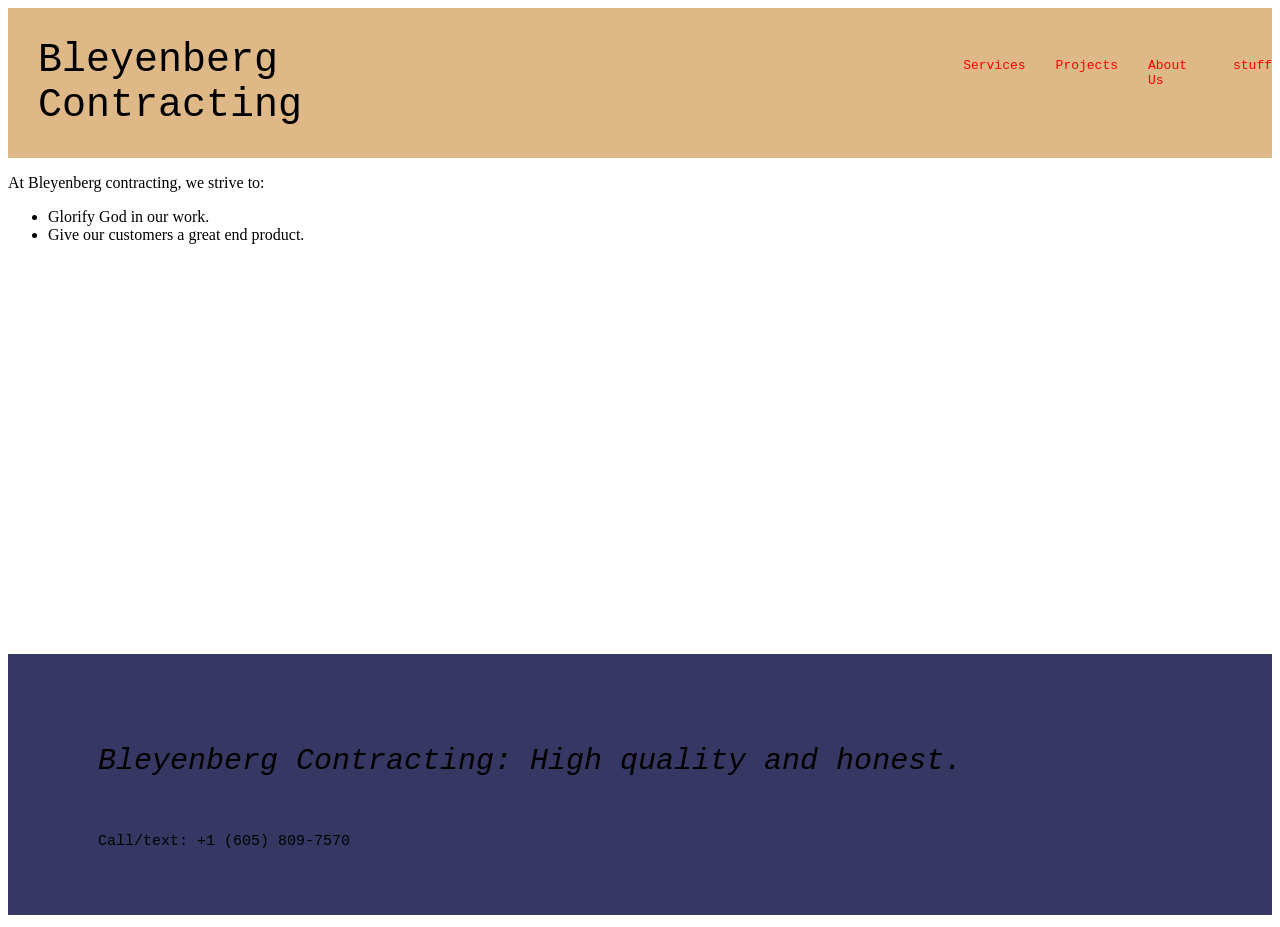
==== about.html @ 5885bbe9 "Fixed the floating footer issue." ====
<!--This contact page has been hidden in the website 
because Mr. Jamie says (quote) "NO WAY!" (unquote).-->


<!DOCTYPE html>
<html lang="eng">
    <head>
    <meta charset="UTF-8">
    <title>Bleyenberg Contracting</title>
    <link rel="stylesheet" href="styles.css">
</head>
<body>
     <div class="header">
        <a id="logo" href="index.html" >Bleyenberg Contracting</a>
      
        <!--<a class="link" href="contact.html">Contact</a>-->
        <a class="link"  href="services.html">Services</a>
        <a class="link"  href="projects.html">Projects</a>
        <a class="link"  href="about.html">About Us</a>
        <a class="link"  href="kindwords.html">stuff</a>
        
                                                
    </div>
    <div class="Jamie">
        <p class="about">
            At Bleyenberg contracting, we strive to:
        </p>
        <ul class="wut">
            <li>Glorify God in our work.</li>
            <li>Give our customers a great end product.</li>
        </ul>
    </div>

<div class="footer">
    <p class="footertext">
        Bleyenberg Contracting: High quality and honest.
    </p>



<div class="contact">
    <p id="app">Call/text: +1 (605) 809-7570</p>
   

</div>
</div>


</body>
---- styles.css ----
.header {
    display: flex;
    font-family: monospace;  
    flex-direction: row;    
    background-color: burlywood;
    

}


a#logo {
    display: flex;
    color: black;
    font-size: 40px;
    padding: 30px;
    text-decoration: none;
    margin-right:400px;
    
}

a.link {
    display: flex;
    text-decoration: none;
    color: red;
    justify-content: flex-end;
    flex-direction: row;
    padding-top: 50px;
    margin-left: 30px;

}

.sumup {
    display: flex;
    padding: 80px;
    font-family: 'Courier New', Courier, monospace;
    font-size: 25px;
}


#app {
    display: flex;
    font-family: monospace;
    font-size: 15px;
}

#appliancepic {
    display: flex;
    flex-direction: row;
    
}


.footertext {
    display:flex;
    font-family: monospace;
    font-size: 30px;
    font-style: italic;
    margin-top: 40px;
    margin-bottom: 40px;
    margin-right: 40px;
    margin-left: 40px;

}

.footer {
    display:flex;
    padding: 50px;
    background-color: rgb(55, 55, 99);
    flex-direction: column;
    justify-content: flex-end;
    min-height: 100%;
    margin-top: 410px;
}

.contact {
    display: flex;
    margin-left: 40px;
    flex-direction: column;
}


#rut {
    display: flex;
    font-family: 'Courier New', Courier, monospace;
}

#ru {
   font-family: 'Courier New', Courier, monospace;

}

.form {
    display: flex;
    padding: 20px;
    flex-direction: column;
    
}

.text {
    display: flex;
    justify-content: center;
}

.submitstuff {
    display: flex;
    padding: 10px;
    background-color: burlywood;
    margin: 10px;
    border-radius: 25px;
    justify-content: center;
    
}

.word {
    display: flex;
    font-family: 'Courier New', Courier, monospace;
}

.yo {
    display:flex;
    font-family: 'Courier New', Courier, monospace;
}

h1 {
    display:flex;
    font-family: 'Lucida Sans', 'Lucida Sans Regular', 'Lucida Grande', 'Lucida Sans Unicode', Geneva, Verdana, sans-serif;
}

.junk {
    display: flex;
    font-family: 'Lucida Sans', 'Lucida Sans Regular', 'Lucida Grande', 'Lucida Sans Unicode', Geneva, Verdana, sans-serif;
    font-size: 20px;
    justify-content: center;
}

.ukachoka {
    display: flex;
    flex-direction: row;
}

.ya {
    display: flex;
    padding: 20px;
    
}


.stuff {
    display: flex;
    display: flex;
    font-family: 'Lucida Sans', 'Lucida Sans Regular', 'Lucida Grande', 'Lucida Sans Unicode', Geneva, Verdana, sans-serif;
    font-size: 20px;
    justify-content: center;
}

.projectsgroup {
    display: grid;
    flex-direction: column;
    grid-template-columns: repeat(3, 1fr);

  

}
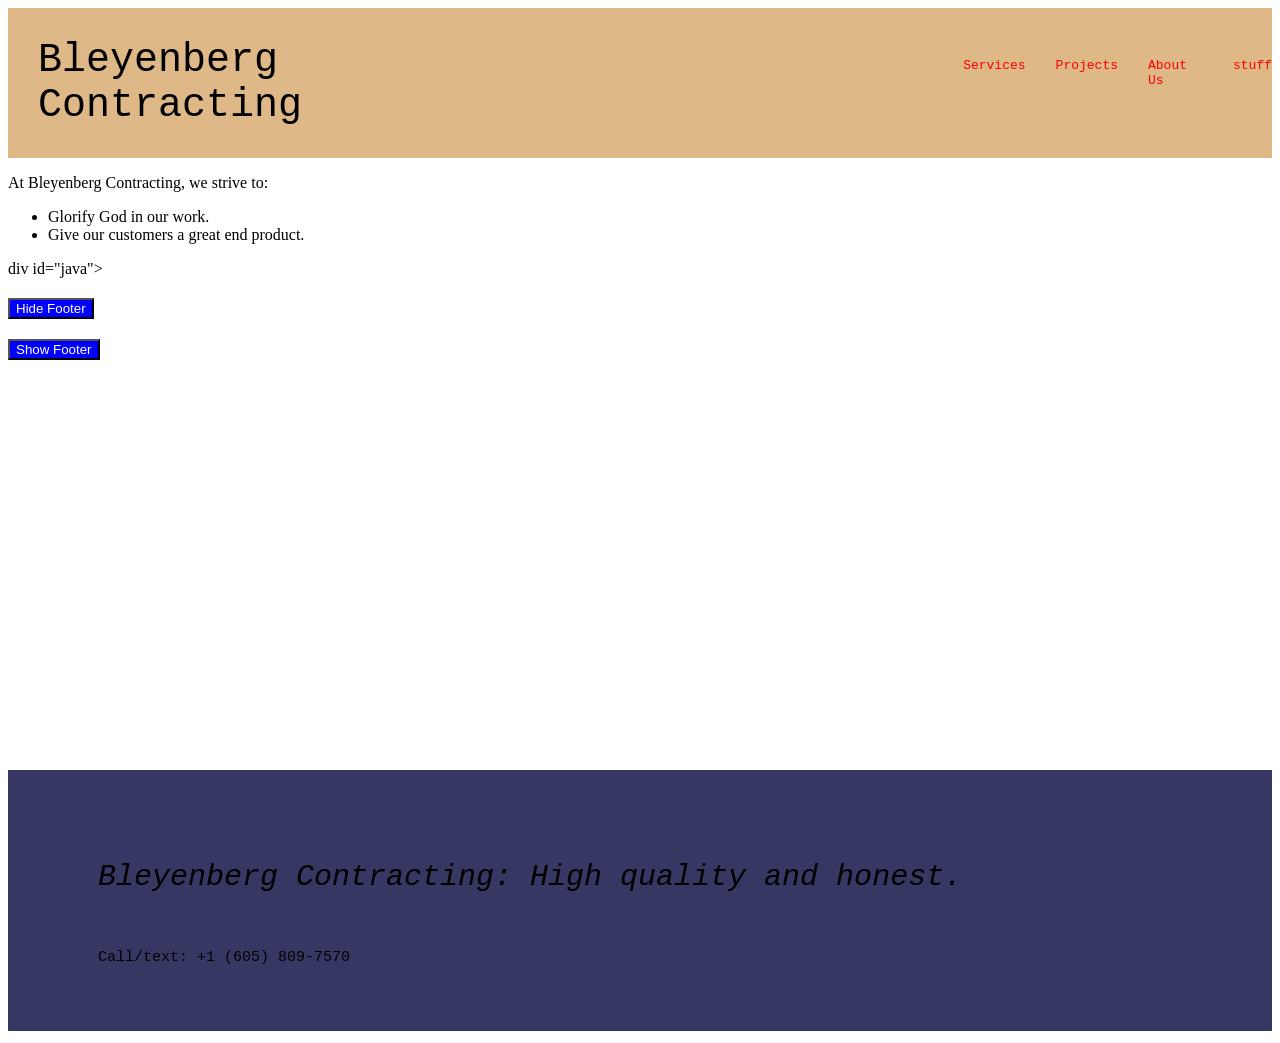
==== commit a0edd933: "Fixed html language, added javascript buttons" ====
--- a/about.html
+++ b/about.html
@@ -3,7 +3,7 @@
 
 
 <!DOCTYPE html>
-<html lang="eng">
+<html lang="en">
     <head>
     <meta charset="UTF-8">
     <title>Bleyenberg Contracting</title>
@@ -23,7 +23,7 @@
     </div>
     <div class="Jamie">
         <p class="about">
-            At Bleyenberg contracting, we strive to:
+            At Bleyenberg Contracting, we strive to:
         </p>
         <ul class="wut">
             <li>Glorify God in our work.</li>
@@ -31,7 +31,29 @@
         </ul>
     </div>
 
-<div class="footer">
+
+div id="java">
+<div class="hidefooter">
+    
+
+<button type="button" onclick="document.getElementById('footer').style.display='none'">Hide Footer</button>
+</div>
+
+
+<div class="showfooter">
+
+    <button type="button"
+    onclick="document.getElementById('footer').style.display='flex'">Show Footer</button>
+</div>
+</div>
+
+
+
+
+
+
+
+<div id="footer">
     <p class="footertext">
         Bleyenberg Contracting: High quality and honest.
     </p>
@@ -42,8 +64,10 @@
     <p id="app">Call/text: +1 (605) 809-7570</p>
    
 
+
 </div>
 </div>
 
 
-</body>+</body>
+</html>
--- a/styles.css
+++ b/styles.css
@@ -62,7 +62,7 @@
 
 }
 
-.footer {
+#footer {
     display:flex;
     padding: 50px;
     background-color: rgb(55, 55, 99);
@@ -160,4 +160,22 @@
 
   
 
-}+}
+
+
+
+
+
+button {
+    display:flex;
+    color: white;
+    justify-content: center;
+    background-color: blue;
+    gap: 8px;
+    margin-top: 20px;
+   }
+
+
+   #java {
+    display: flex;
+   }
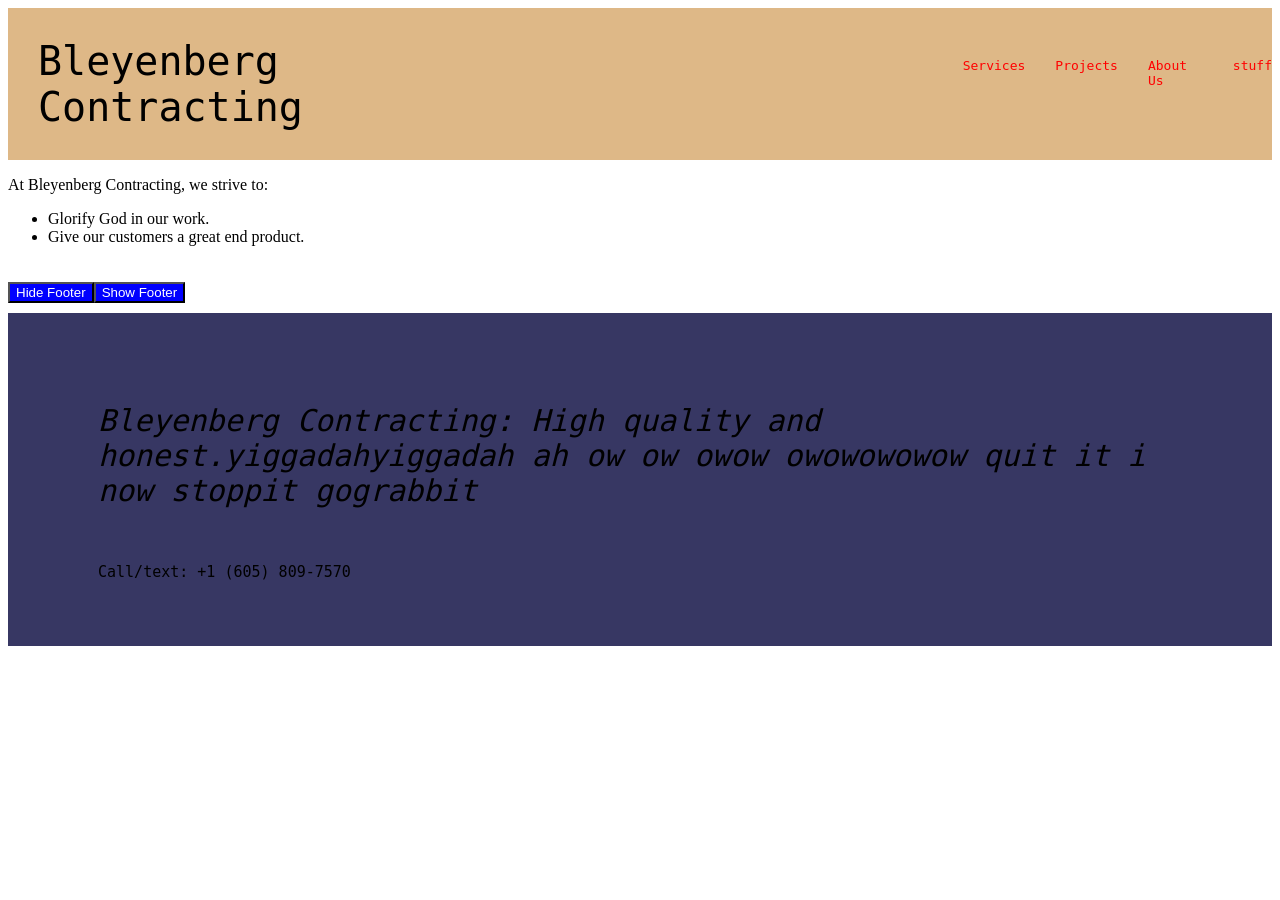
==== commit ab6185de: "Added text document for things to talk about." ====
--- a/about.html
+++ b/about.html
@@ -32,7 +32,7 @@
     </div>
 
 
-div id="java">
+<div id="java">
 <div class="hidefooter">
     
 
@@ -55,7 +55,8 @@
 
 <div id="footer">
     <p class="footertext">
-        Bleyenberg Contracting: High quality and honest.
+        Bleyenberg Contracting: High quality and honest.yiggadahyiggadah ah ow ow owow owowowowow
+        quit it i now stoppit gograbbit
     </p>
 
 
--- a/styles.css
+++ b/styles.css
@@ -69,7 +69,8 @@
     flex-direction: column;
     justify-content: flex-end;
     min-height: 100%;
-    margin-top: 410px;
+    margin-top: 200px;
+    margin-top: 10px;
 }
 
 .contact {
@@ -158,12 +159,7 @@
     flex-direction: column;
     grid-template-columns: repeat(3, 1fr);
 
-  
-
-}
-
-
-
+}
 
 
 button {
@@ -178,4 +174,27 @@
 
    #java {
     display: flex;
-   }+   }
+
+  .hideafooter {
+    display: flex;
+    margin-top: 50px;
+  }
+
+
+  #footerr {
+    display:flex;
+    padding: 50px;
+    background-color: rgb(55, 55, 99);
+    flex-direction: column;
+    justify-content: flex-end;
+    min-height: 100%;
+    margin-top: 400px;
+
+}
+
+.footermod {
+    display: flex;
+    flex-direction: column;
+    marign
+}
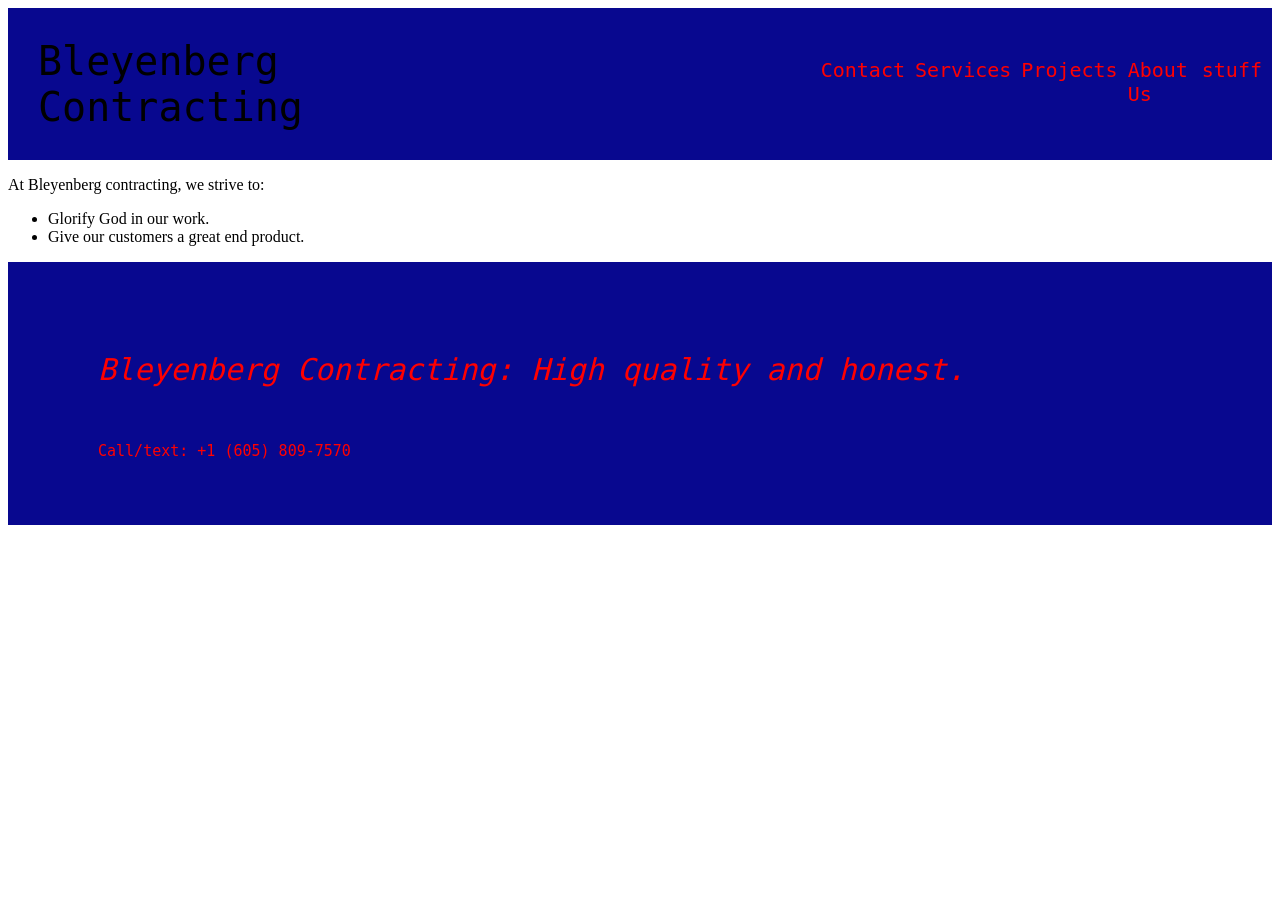
==== commit cbf6cfc8: "testing to see if committing shows" ====
--- a/about.html
+++ b/about.html
@@ -1,9 +1,5 @@
-<!--This contact page has been hidden in the website 
-because Mr. Jamie says (quote) "NO WAY!" (unquote).-->
-
-
 <!DOCTYPE html>
-<html lang="en">
+<html lang="eng">
     <head>
     <meta charset="UTF-8">
     <title>Bleyenberg Contracting</title>
@@ -13,7 +9,7 @@
      <div class="header">
         <a id="logo" href="index.html" >Bleyenberg Contracting</a>
       
-        <!--<a class="link" href="contact.html">Contact</a>-->
+        <a class="link" href="contact.html">Contact</a>
         <a class="link"  href="services.html">Services</a>
         <a class="link"  href="projects.html">Projects</a>
         <a class="link"  href="about.html">About Us</a>
@@ -23,7 +19,7 @@
     </div>
     <div class="Jamie">
         <p class="about">
-            At Bleyenberg Contracting, we strive to:
+            At Bleyenberg contracting, we strive to:
         </p>
         <ul class="wut">
             <li>Glorify God in our work.</li>
@@ -31,32 +27,9 @@
         </ul>
     </div>
 
-
-<div id="java">
-<div class="hidefooter">
-    
-
-<button type="button" onclick="document.getElementById('footer').style.display='none'">Hide Footer</button>
-</div>
-
-
-<div class="showfooter">
-
-    <button type="button"
-    onclick="document.getElementById('footer').style.display='flex'">Show Footer</button>
-</div>
-</div>
-
-
-
-
-
-
-
-<div id="footer">
+<div class="footer">
     <p class="footertext">
-        Bleyenberg Contracting: High quality and honest.yiggadahyiggadah ah ow ow owow owowowowow
-        quit it i now stoppit gograbbit
+        Bleyenberg Contracting: High quality and honest.
     </p>
 
 
@@ -65,10 +38,8 @@
     <p id="app">Call/text: +1 (605) 809-7570</p>
    
 
-
 </div>
 </div>
 
 
-</body>
-</html>+</body>
--- a/styles.css
+++ b/styles.css
@@ -2,8 +2,7 @@
     display: flex;
     font-family: monospace;  
     flex-direction: row;    
-    background-color: burlywood;
-    
+    background-color: rgb(8, 8, 143);
 
 }
 
@@ -18,6 +17,12 @@
     
 }
 
+#topbutton {
+    display: flex;
+    width: 100px;
+    height: 50px;
+}
+
 a.link {
     display: flex;
     text-decoration: none;
@@ -25,8 +30,9 @@
     justify-content: flex-end;
     flex-direction: row;
     padding-top: 50px;
-    margin-left: 30px;
-
+    margin-right: 10px;
+    gap: 30px;
+    font-size: 20px;
 }
 
 .sumup {
@@ -34,6 +40,7 @@
     padding: 80px;
     font-family: 'Courier New', Courier, monospace;
     font-size: 25px;
+    color: red
 }
 
 
@@ -41,6 +48,7 @@
     display: flex;
     font-family: monospace;
     font-size: 15px;
+    color: red
 }
 
 #appliancepic {
@@ -59,18 +67,15 @@
     margin-bottom: 40px;
     margin-right: 40px;
     margin-left: 40px;
-
+    color: red
 }
 
-#footer {
+.footer {
     display:flex;
     padding: 50px;
-    background-color: rgb(55, 55, 99);
+    background-color: rgb(8, 8, 143);
     flex-direction: column;
-    justify-content: flex-end;
-    min-height: 100%;
-    margin-top: 200px;
-    margin-top: 10px;
+
 }
 
 .contact {
@@ -142,7 +147,6 @@
 .ya {
     display: flex;
     padding: 20px;
-    
 }
 
 
@@ -152,49 +156,4 @@
     font-family: 'Lucida Sans', 'Lucida Sans Regular', 'Lucida Grande', 'Lucida Sans Unicode', Geneva, Verdana, sans-serif;
     font-size: 20px;
     justify-content: center;
-}
-
-.projectsgroup {
-    display: grid;
-    flex-direction: column;
-    grid-template-columns: repeat(3, 1fr);
-
-}
-
-
-button {
-    display:flex;
-    color: white;
-    justify-content: center;
-    background-color: blue;
-    gap: 8px;
-    margin-top: 20px;
-   }
-
-
-   #java {
-    display: flex;
-   }
-
-  .hideafooter {
-    display: flex;
-    margin-top: 50px;
-  }
-
-
-  #footerr {
-    display:flex;
-    padding: 50px;
-    background-color: rgb(55, 55, 99);
-    flex-direction: column;
-    justify-content: flex-end;
-    min-height: 100%;
-    margin-top: 400px;
-
-}
-
-.footermod {
-    display: flex;
-    flex-direction: column;
-    marign
 }
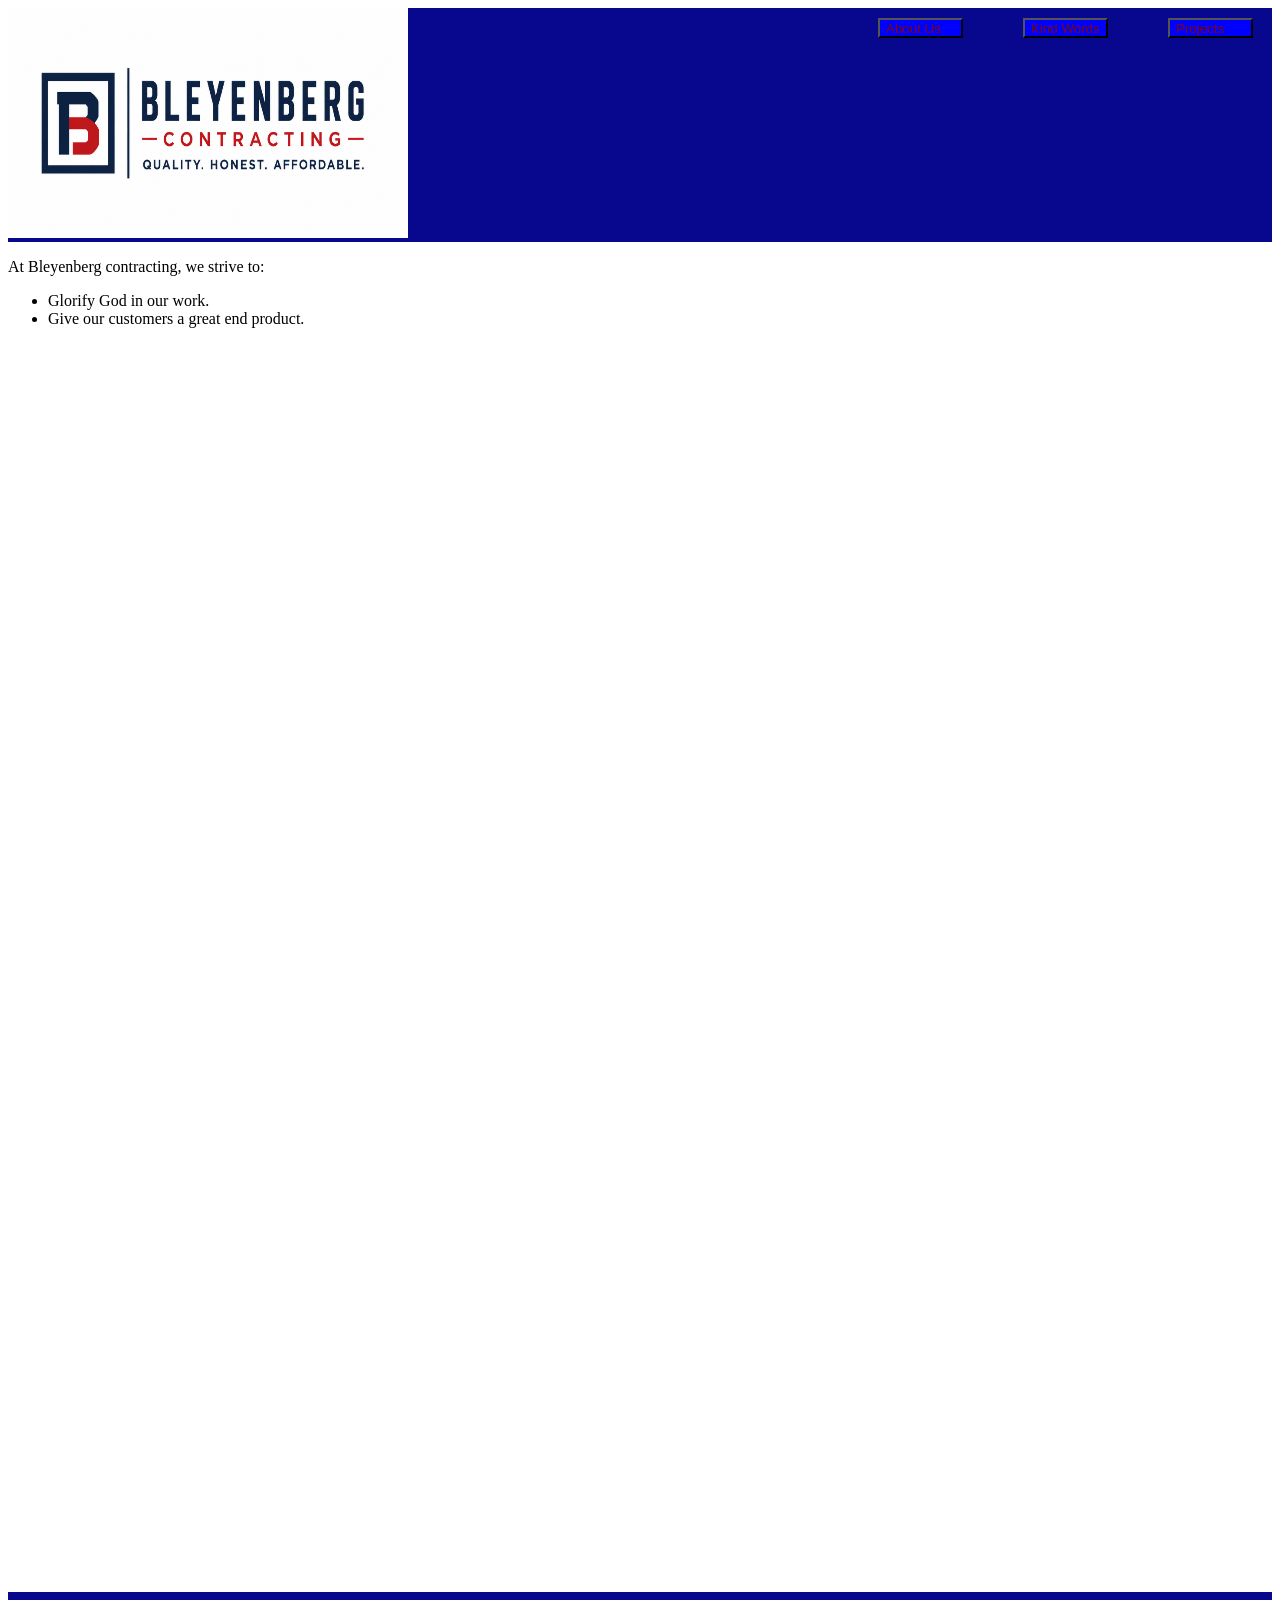
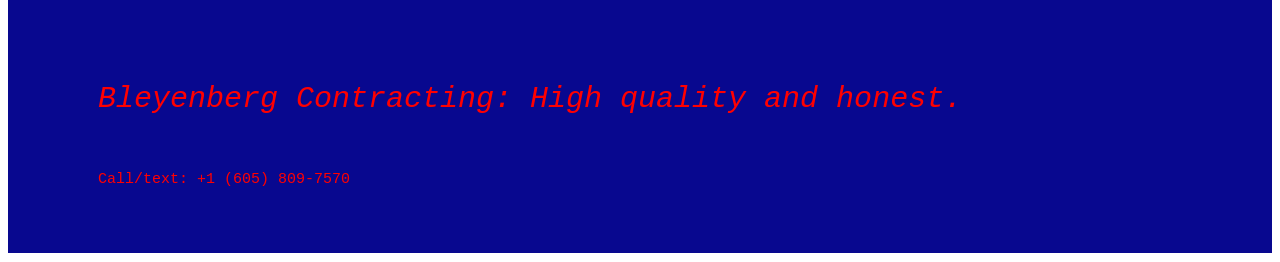
==== commit d1d7214f: "Fixed footer margin issues, changed all footers to 100% margin-top, fixed buttons." ====
--- a/about.html
+++ b/about.html
@@ -7,16 +7,17 @@
 </head>
 <body>
      <div class="header">
-        <a id="logo" href="index.html" >Bleyenberg Contracting</a>
-      
-        <a class="link" href="contact.html">Contact</a>
-        <a class="link"  href="services.html">Services</a>
-        <a class="link"  href="projects.html">Projects</a>
-        <a class="link"  href="about.html">About Us</a>
-        <a class="link"  href="kindwords.html">stuff</a>
-        
+       <a href="index.html"><img src="pictures/logo.png" width="400px" height="230px"></a>
+        <a id="logo" href="index.html"></a>
+        <div class="buttons">
+  <button class="topbutton"><a id="subtext" href=about.html>About Us</a></button>
+   <button class="topbutton"><a id="subtext" href="kindwords.html">Kind Words</a></button>
+   <button class="topbutton"><a id="subtext" href="projects.html">Projects</a></button>
+   <button class="topbutton"><a id="subtext" href="services.html">Services</a></button>
+        </div>
                                                 
     </div>
+
     <div class="Jamie">
         <p class="about">
             At Bleyenberg contracting, we strive to:
@@ -27,7 +28,7 @@
         </ul>
     </div>
 
-<div class="footer">
+<div class="footerforabout">
     <p class="footertext">
         Bleyenberg Contracting: High quality and honest.
     </p>
--- a/styles.css
+++ b/styles.css
@@ -3,8 +3,11 @@
     font-family: monospace;  
     flex-direction: row;    
     background-color: rgb(8, 8, 143);
+    padding: 0;
+    margin: 0;
+    
+}
 
-}
 
 
 a#logo {
@@ -17,10 +20,26 @@
     
 }
 
-#topbutton {
+#subtext {
     display: flex;
-    width: 100px;
-    height: 50px;
+    text-decoration: none;
+    color: rgb(128, 4, 4);
+    justify-content: center;
+    
+}
+
+.topbutton {
+    display: flex;
+    width: 85px;
+    height: 20px;
+    margin: 10px;
+    background-color: blue;
+  
+}
+
+.buttons {
+    display:flex;
+    gap: 40px;
 }
 
 a.link {
@@ -75,6 +94,7 @@
     padding: 50px;
     background-color: rgb(8, 8, 143);
     flex-direction: column;
+    margin-top: 100%;
 
 }
 
@@ -156,4 +176,12 @@
     font-family: 'Lucida Sans', 'Lucida Sans Regular', 'Lucida Grande', 'Lucida Sans Unicode', Geneva, Verdana, sans-serif;
     font-size: 20px;
     justify-content: center;
+}
+
+.footerforabout {
+    display:flex;
+    padding: 50px;
+    margin-top: 100%;
+    background-color: rgb(8, 8, 143);
+    flex-direction: column;
 }
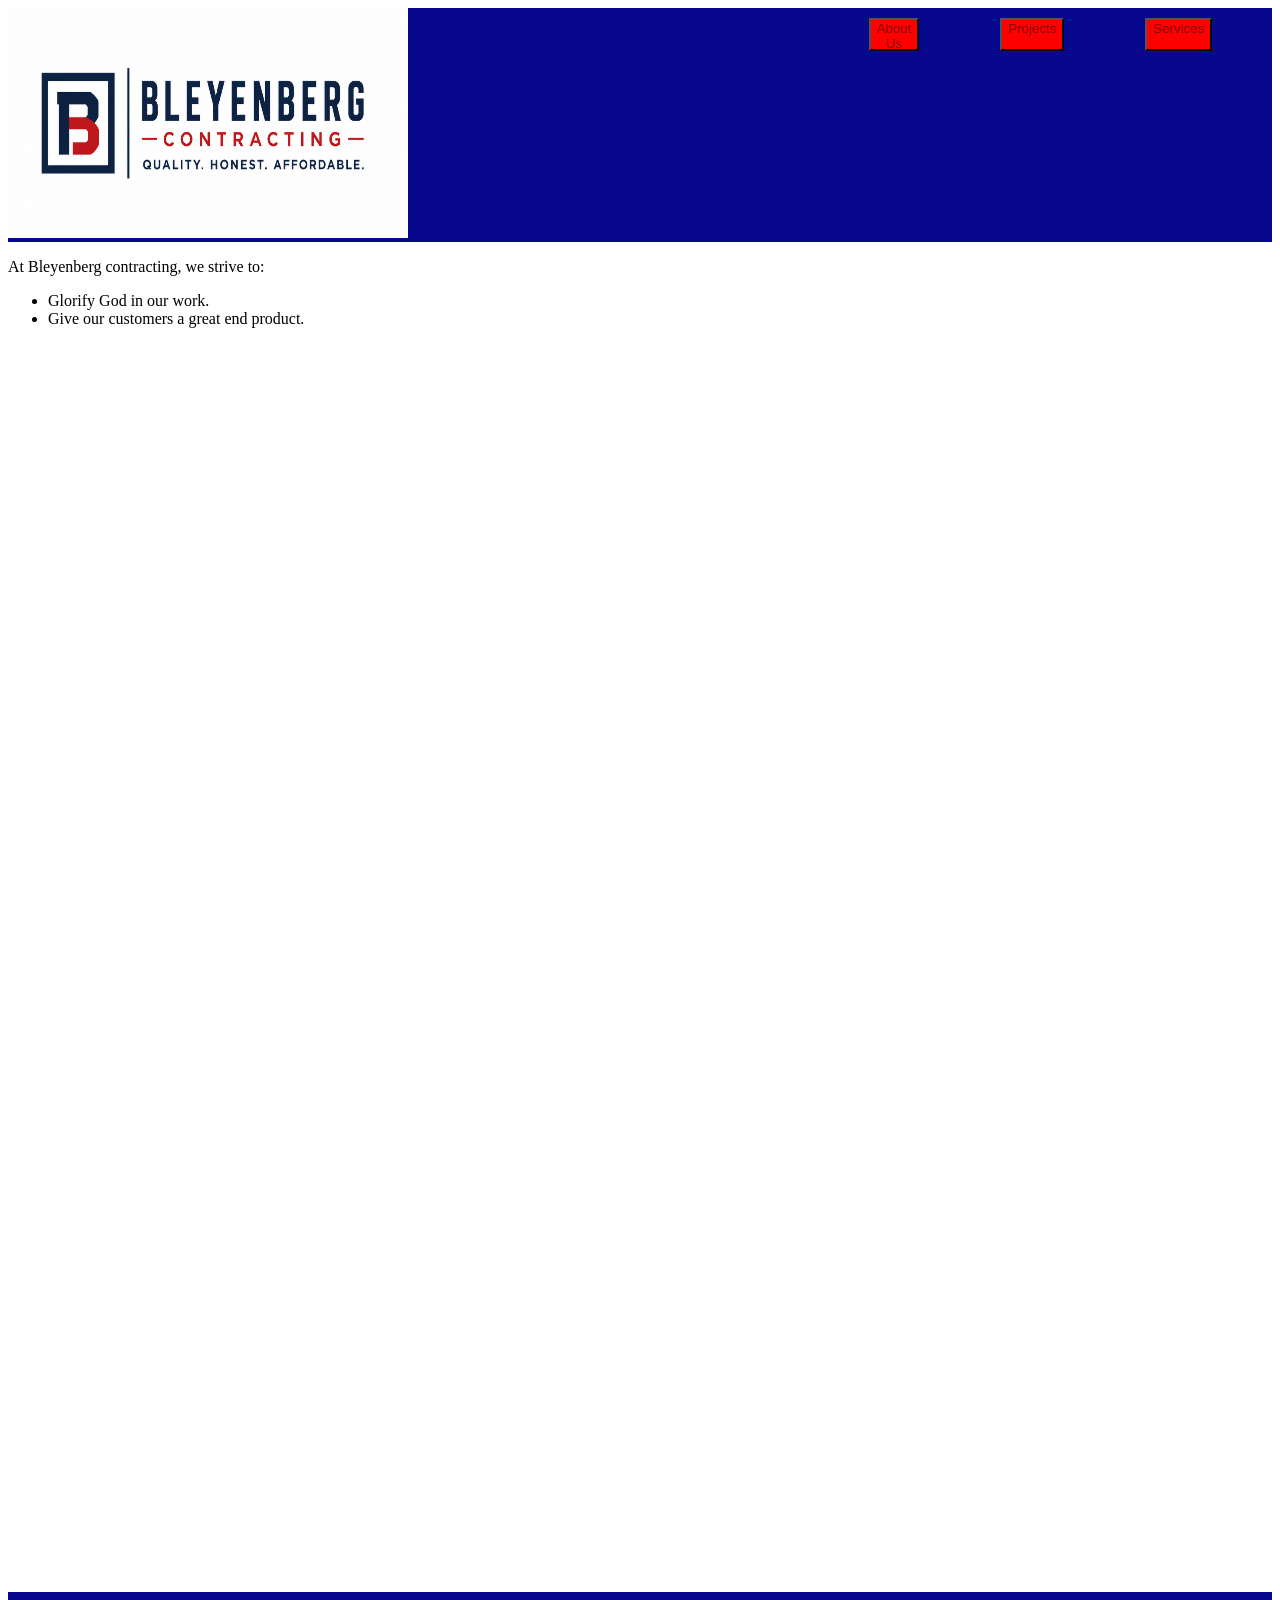
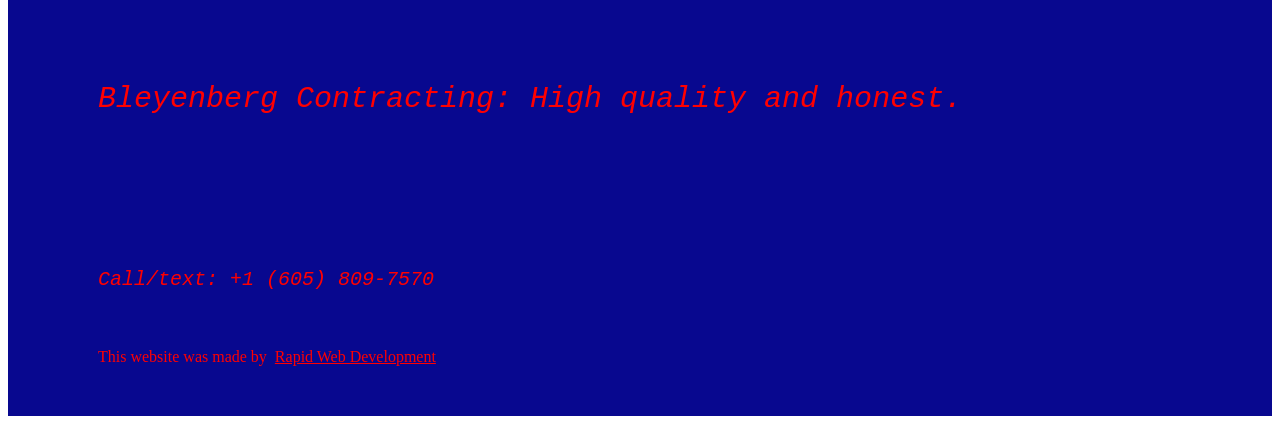
==== commit 19c44915: "Added attribute to RWD in footer" ====
--- a/about.html
+++ b/about.html
@@ -11,7 +11,7 @@
         <a id="logo" href="index.html"></a>
         <div class="buttons">
   <button class="topbutton"><a id="subtext" href=about.html>About Us</a></button>
-   <button class="topbutton"><a id="subtext" href="kindwords.html">Kind Words</a></button>
+   <!--<button class="topbutton"><a id="subtext" href="kindwords.html">Kind Words</a></button>-->
    <button class="topbutton"><a id="subtext" href="projects.html">Projects</a></button>
    <button class="topbutton"><a id="subtext" href="services.html">Services</a></button>
         </div>
@@ -38,7 +38,7 @@
 <div class="contact">
     <p id="app">Call/text: +1 (605) 809-7570</p>
    
-
+<div class="attribute">This website was made by &nbsp;<a id="attributetxt" href="http://com-blitzkrieg-web-development.s3-website.us-east-2.amazonaws.com/ ">Rapid Web Development</a></div>
 </div>
 </div>
 
--- a/styles.css
+++ b/styles.css
@@ -3,9 +3,17 @@
     font-family: monospace;  
     flex-direction: row;    
     background-color: rgb(8, 8, 143);
-    padding: 0;
-    margin: 0;
-    
+    padding: 0%;
+    margin: 0%;
+    width: 100%
+    
+}
+
+@media (max-width: 600px) {
+  .header {
+    flex-direction: column;
+    padding: 10px;
+  }
 }
 
 
@@ -14,12 +22,27 @@
     display: flex;
     color: black;
     font-size: 40px;
-    padding: 30px;
+    padding: 2%;
     text-decoration: none;
     margin-right:400px;
     
 }
 
+.currentprojects {
+    display: grid;
+    flex-direction: column;
+    height: 200px;
+    width: 150px;
+    object-fit: cover;
+    grid-template-columns: repeat(3, 1fr);
+    gap: 10px;
+    border-radius: 25px;
+    text-align: center;
+    position: relative;
+    padding: 100px;
+    margin-left: 200px;
+}
+
 #subtext {
     display: flex;
     text-decoration: none;
@@ -30,16 +53,16 @@
 
 .topbutton {
     display: flex;
-    width: 85px;
-    height: 20px;
-    margin: 10px;
-    background-color: blue;
+    width: 34%;
+    height: 14%;
+    margin: 5%;
+    background-color: red;
   
 }
 
 .buttons {
     display:flex;
-    gap: 40px;
+    gap: 30%;
 }
 
 a.link {
@@ -56,18 +79,26 @@
 
 .sumup {
     display: flex;
-    padding: 80px;
-    font-family: 'Courier New', Courier, monospace;
-    font-size: 25px;
+    flex-direction: row;
+    margin-top: 10%;
+    justify-content: center;
+    font-family: 'Courier New', Courier, monospace;
+    font-size: 40px;
+    font-style: italic;
     color: red
 }
 
 
 #app {
     display: flex;
+    flex: row;
+    justify-self: center;
+    font-style: italic;
     font-family: monospace;
-    font-size: 15px;
-    color: red
+    font-size: 20px;
+    color: red;
+    margin-bottom: 5%;
+    margin-top: 10%;
 }
 
 #appliancepic {
@@ -91,10 +122,10 @@
 
 .footer {
     display:flex;
-    padding: 50px;
+    padding: 2%;
     background-color: rgb(8, 8, 143);
     flex-direction: column;
-    margin-top: 100%;
+    margin-top: 30%;
 
 }
 
@@ -120,6 +151,48 @@
     padding: 20px;
     flex-direction: column;
     
+}
+
+.projpic {
+    display: flex;
+    flex-direction:row;
+    height: 40%;
+    width: 82;
+
+}
+
+.projpic2 {
+    display: flex;
+    flex-direction: row;
+    height: 40%;
+    width: 82;
+}
+
+.dexpic {
+    display: flex;
+    flex-direction: column;
+    grid-template-columns: repeat(3, 1fr);
+}
+
+.projpic:hover {
+    transform: scale(1.2); 
+    position: relative;
+}
+
+.projpic2:hover {
+    transform: scale(1.2); 
+    position: relative;
+}
+
+.topbutton:hover {
+    transform: scale(1.2); 
+    position: relative;
+}
+
+
+.otherpic {
+    display: flex;
+    flex-direction: column;
 }
 
 .text {
@@ -152,11 +225,12 @@
     font-family: 'Lucida Sans', 'Lucida Sans Regular', 'Lucida Grande', 'Lucida Sans Unicode', Geneva, Verdana, sans-serif;
 }
 
-.junk {
+.descript {
     display: flex;
     font-family: 'Lucida Sans', 'Lucida Sans Regular', 'Lucida Grande', 'Lucida Sans Unicode', Geneva, Verdana, sans-serif;
     font-size: 20px;
     justify-content: center;
+    padding: 25%;
 }
 
 .ukachoka {
@@ -164,10 +238,7 @@
     flex-direction: row;
 }
 
-.ya {
-    display: flex;
-    padding: 20px;
-}
+
 
 
 .stuff {
@@ -184,4 +255,74 @@
     margin-top: 100%;
     background-color: rgb(8, 8, 143);
     flex-direction: column;
-}+}
+
+
+#undertext {
+    display: flex;
+    flex-direction: row;
+    font-family:'Gill Sans', 'Gill Sans MT', Calibri, 'Trebuchet MS', sans-serif;
+}
+
+.picturesntext {
+    display: grid;
+    flex-direction: row;
+    height: 200px;
+    width: 150px;
+    object-fit: cover;
+    grid-template-columns: repeat(4, 1fr);
+    gap: 10px;
+    border-radius: 25px;
+    text-align: center;
+    position: relative;
+    padding: 100px;
+    margin-left: 4%;    
+}
+
+
+.grandprix {
+    display: grid;
+    flex-direction: row;
+    height: 280px;
+    width: 200px;
+    object-fit: cover;
+    grid-template-columns: repeat(4, 1fr);
+    gap: 10px;
+    border-radius: 25px;
+    place-self: center;
+}
+
+figure:hover {
+    transform: scale(1.2); 
+    position: relative;
+}
+
+.fullview {
+    display: flex;
+    flex-direction: column;
+    gap:15%;
+}
+
+.projdescription {
+    display: flex;
+    flex-direction: row;
+    font-family: 'Courier New', Courier, monospace;
+    font-size: 20px;
+}
+
+.attribute {
+    display: flex;
+    flex-direction: row;
+    color: red;
+}
+
+#attributetxt {
+    display: flex;
+    color: red;
+}
+
+#attlink {
+    display: flex;
+    flex-direction: row;
+    font-family: 'Courier New', Courier, monospace;
+}
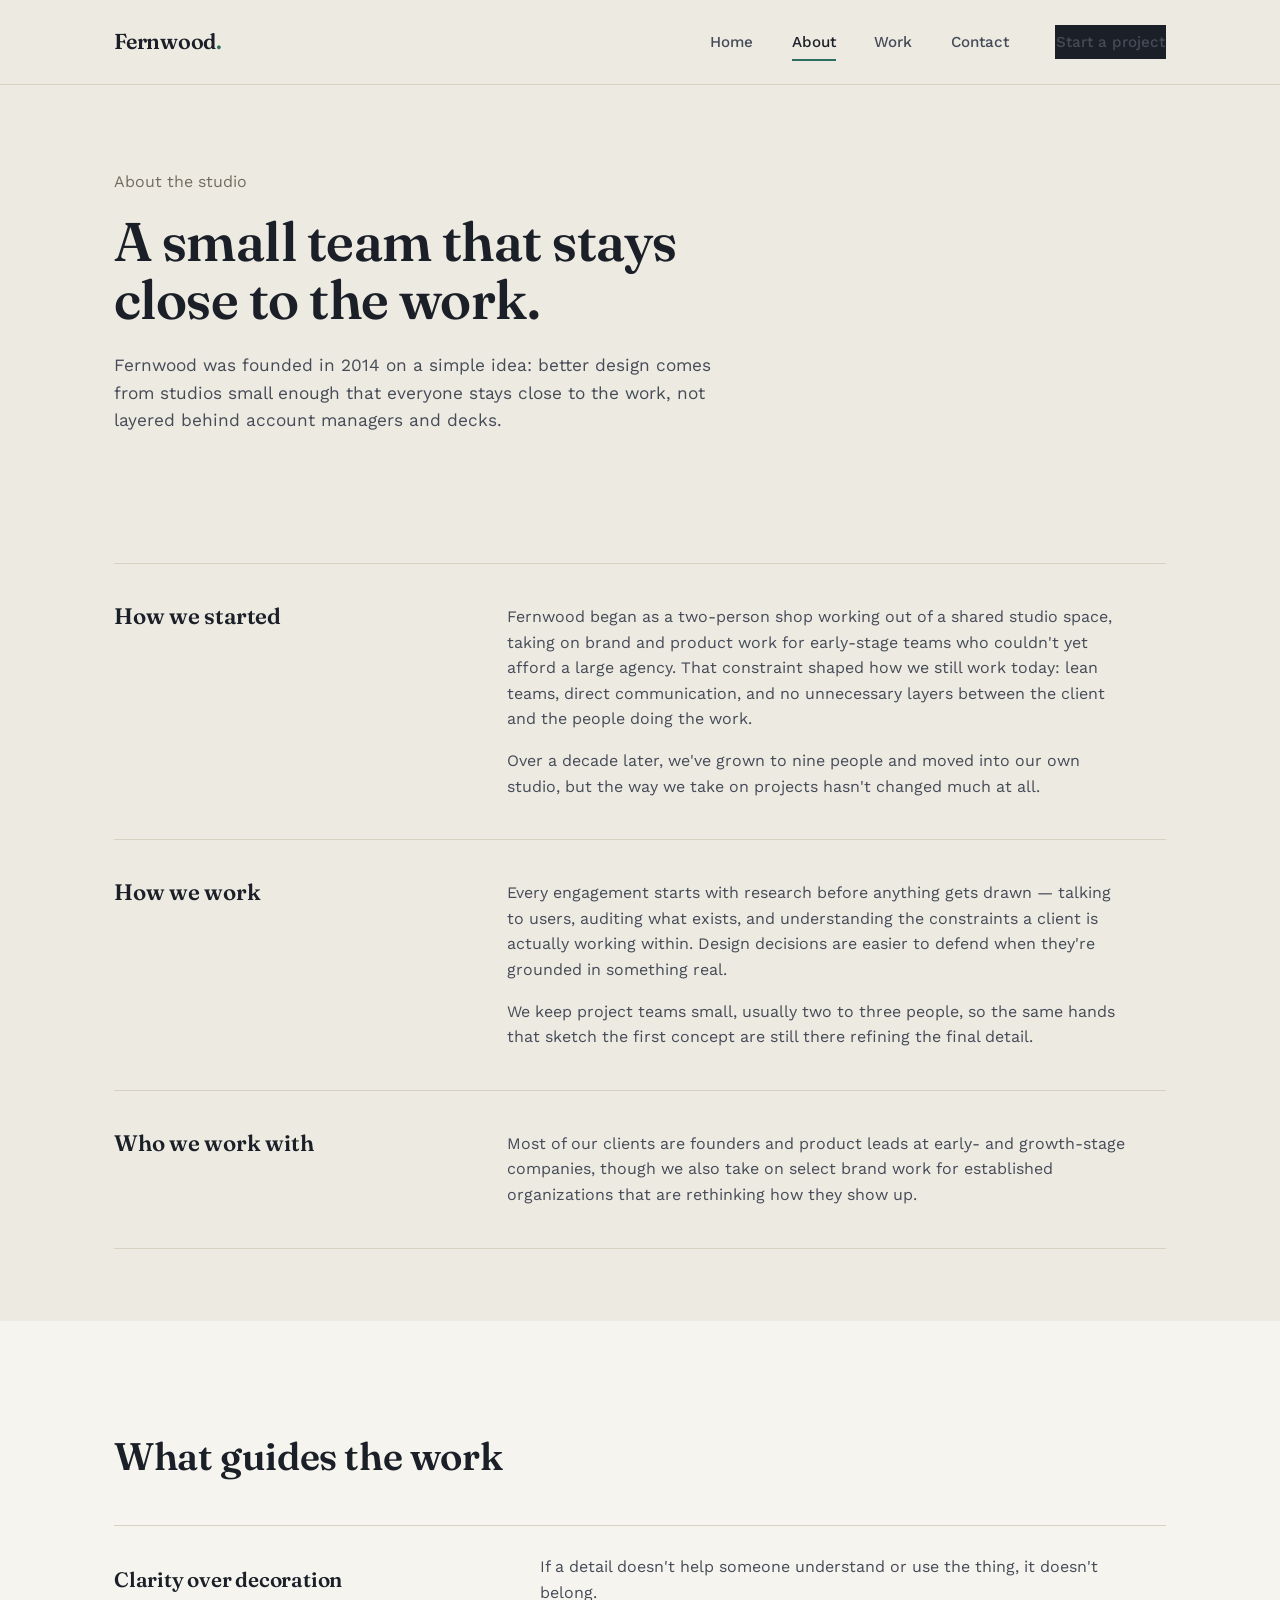
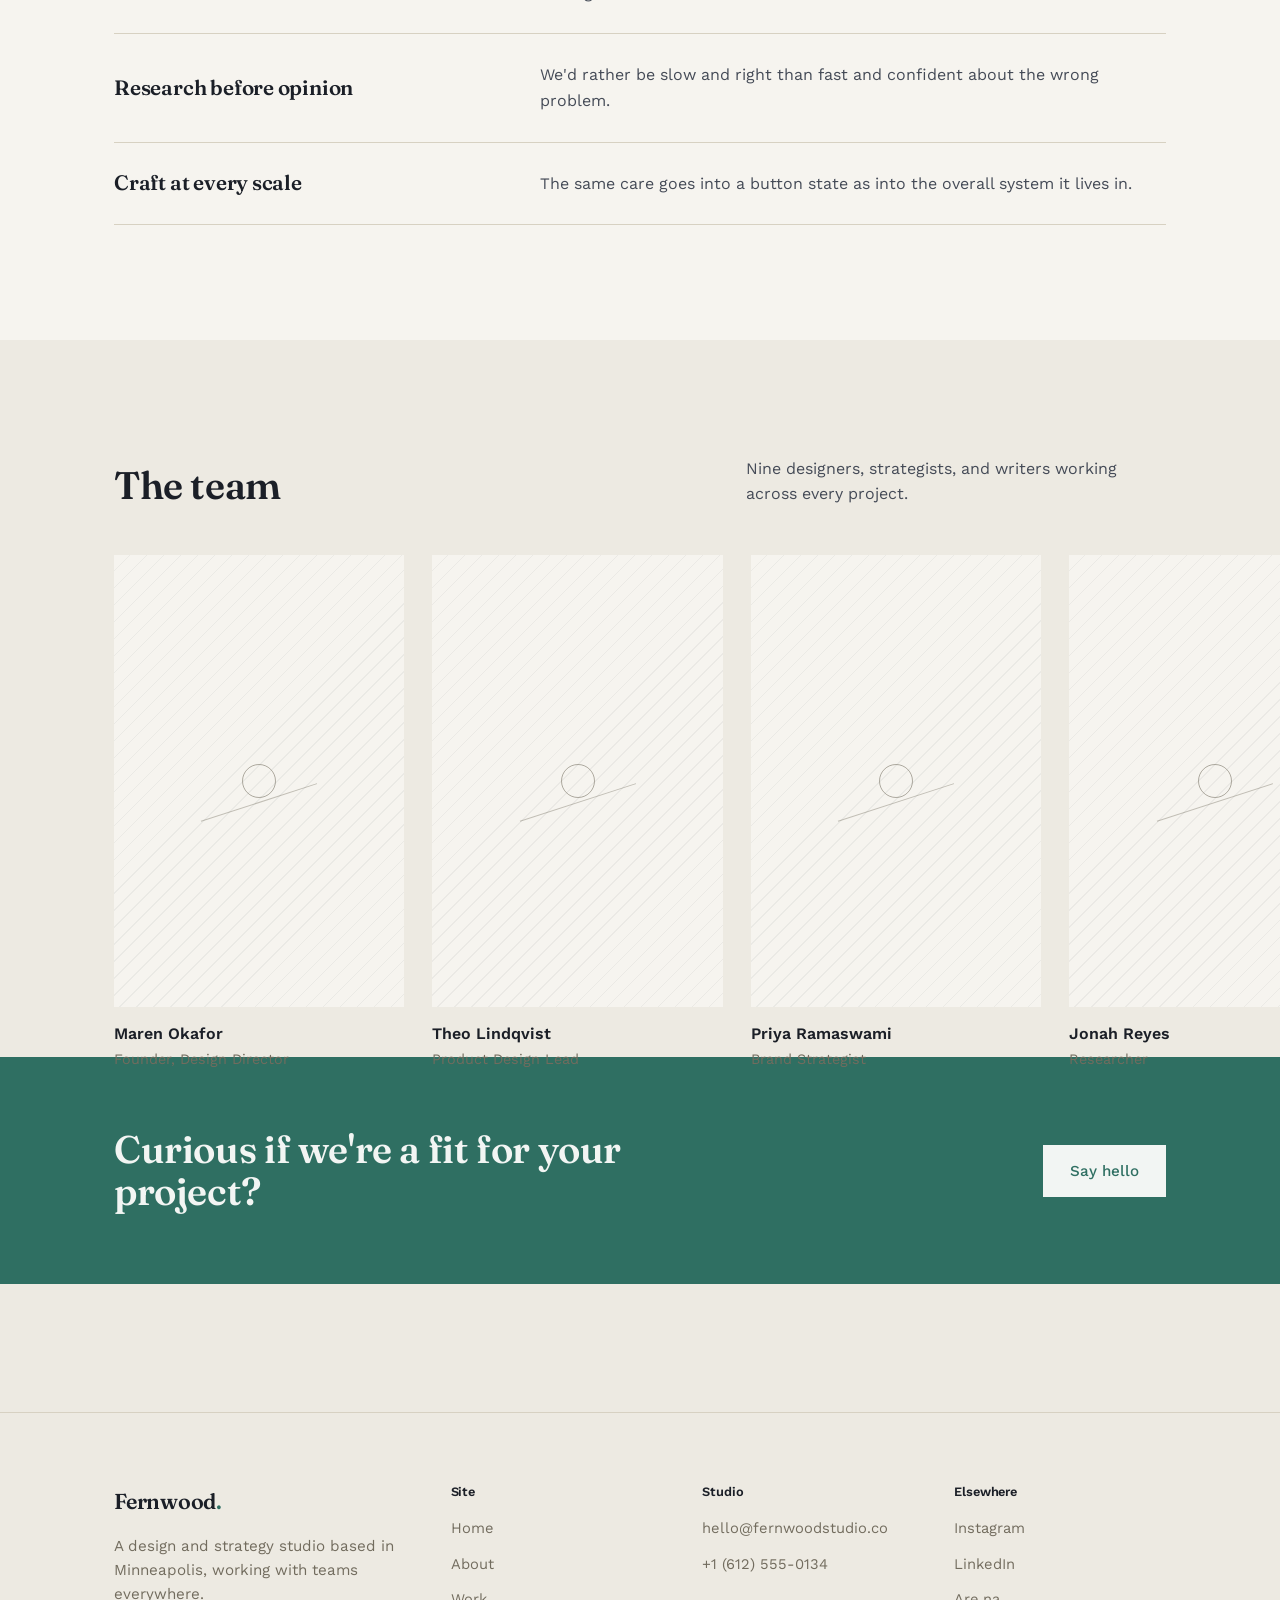
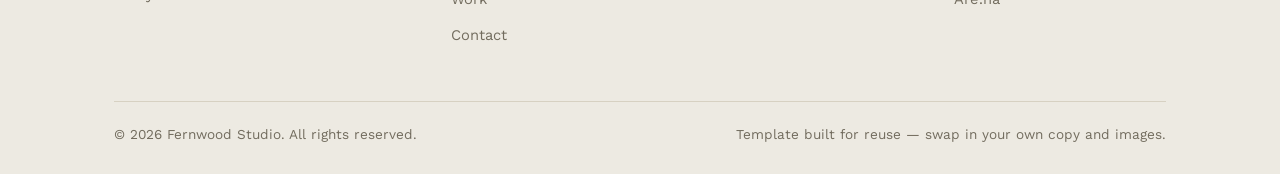
==== commit 4f75049f: "Began to revamp." ====
--- a/about.html
+++ b/about.html
@@ -1,46 +1,172 @@
 <!DOCTYPE html>
-<html lang="eng">
-    <head>
-    <meta charset="UTF-8">
-    <title>Bleyenberg Contracting</title>
-    <link rel="stylesheet" href="styles.css">
+<html lang="en">
+<head>
+<meta charset="UTF-8">
+<meta name="viewport" content="width=device-width, initial-scale=1.0">
+<title>About — Fernwood Studio</title>
+<meta name="description" content="Fernwood is a small, independent studio. Here's how we work and who we are.">
+<link rel="stylesheet" href="style.css">
 </head>
 <body>
-     <div class="header">
-       <a href="index.html"><img src="pictures/logo.png" width="400px" height="230px"></a>
-        <a id="logo" href="index.html"></a>
-        <div class="buttons">
-  <button class="topbutton"><a id="subtext" href=about.html>About Us</a></button>
-   <!--<button class="topbutton"><a id="subtext" href="kindwords.html">Kind Words</a></button>-->
-   <button class="topbutton"><a id="subtext" href="projects.html">Projects</a></button>
-   <button class="topbutton"><a id="subtext" href="services.html">Services</a></button>
+
+<header class="site-header">
+  <div class="wrap">
+    <a href="index.html" class="logo">Fernwood<span>.</span></a>
+    <nav class="nav-links" id="nav-links">
+      <a href="index.html">Home</a>
+      <a href="about.html" class="active">About</a>
+      <a href="gallery.html">Work</a>
+      <a href="contact.html">Contact</a>
+      <a href="contact.html" class="btn nav-cta">Start a project</a>
+    </nav>
+    <button class="nav-toggle" aria-expanded="false" aria-controls="nav-links" aria-label="Toggle menu">
+      <span></span>
+    </button>
+  </div>
+</header>
+
+<main>
+
+  <section class="page-intro">
+    <div class="wrap">
+      <div class="kicker">About the studio</div>
+      <h1>A small team that stays close to the work.</h1>
+      <p class="lede">Fernwood was founded in 2014 on a simple idea: better design comes from studios small enough that everyone stays close to the work, not layered behind account managers and decks.</p>
+    </div>
+  </section>
+
+  <section class="section tight">
+    <div class="wrap">
+
+      <div class="editorial">
+        <h3>How we started</h3>
+        <div class="body">
+          <p>Fernwood began as a two-person shop working out of a shared studio space, taking on brand and product work for early-stage teams who couldn't yet afford a large agency. That constraint shaped how we still work today: lean teams, direct communication, and no unnecessary layers between the client and the people doing the work.</p>
+          <p>Over a decade later, we've grown to nine people and moved into our own studio, but the way we take on projects hasn't changed much at all.</p>
         </div>
-                                                
+      </div>
+
+      <div class="editorial">
+        <h3>How we work</h3>
+        <div class="body">
+          <p>Every engagement starts with research before anything gets drawn — talking to users, auditing what exists, and understanding the constraints a client is actually working within. Design decisions are easier to defend when they're grounded in something real.</p>
+          <p>We keep project teams small, usually two to three people, so the same hands that sketch the first concept are still there refining the final detail.</p>
+        </div>
+      </div>
+
+      <div class="editorial">
+        <h3>Who we work with</h3>
+        <div class="body">
+          <p>Most of our clients are founders and product leads at early- and growth-stage companies, though we also take on select brand work for established organizations that are rethinking how they show up.</p>
+        </div>
+      </div>
+
     </div>
+  </section>
 
-    <div class="Jamie">
-        <p class="about">
-            At Bleyenberg contracting, we strive to:
-        </p>
-        <ul class="wut">
-            <li>Glorify God in our work.</li>
-            <li>Give our customers a great end product.</li>
+  <!-- Values -->
+  <section class="section on-paper-raised">
+    <div class="wrap">
+      <div class="section-head">
+        <h2>What guides the work</h2>
+      </div>
+      <ul class="row-list">
+        <li>
+          <h3>Clarity over decoration</h3>
+          <p>If a detail doesn't help someone understand or use the thing, it doesn't belong.</p>
+        </li>
+        <li>
+          <h3>Research before opinion</h3>
+          <p>We'd rather be slow and right than fast and confident about the wrong problem.</p>
+        </li>
+        <li>
+          <h3>Craft at every scale</h3>
+          <p>The same care goes into a button state as into the overall system it lives in.</p>
+        </li>
+      </ul>
+    </div>
+  </section>
+
+  <!-- Team -->
+  <section class="section">
+    <div class="wrap">
+      <div class="section-head">
+        <h2>The team</h2>
+        <p>Nine designers, strategists, and writers working across every project.</p>
+      </div>
+      <div class="team-grid">
+        <div class="team-card">
+          <div class="placeholder-fill"></div>
+          <div class="name">Maren Okafor</div>
+          <div class="role">Founder, Design Director</div>
+        </div>
+        <div class="team-card">
+          <div class="placeholder-fill"></div>
+          <div class="name">Theo Lindqvist</div>
+          <div class="role">Product Design Lead</div>
+        </div>
+        <div class="team-card">
+          <div class="placeholder-fill"></div>
+          <div class="name">Priya Ramaswami</div>
+          <div class="role">Brand Strategist</div>
+        </div>
+        <div class="team-card">
+          <div class="placeholder-fill"></div>
+          <div class="name">Jonah Reyes</div>
+          <div class="role">Researcher</div>
+        </div>
+      </div>
+    </div>
+  </section>
+
+  <section class="section tight cta-band on-accent">
+    <div class="wrap">
+      <h2>Curious if we're a fit for your project?</h2>
+      <a href="contact.html" class="btn">Say hello</a>
+    </div>
+  </section>
+
+</main>
+
+<footer class="site-footer">
+  <div class="wrap">
+    <div class="footer-grid">
+      <div class="footer-brand">
+        <a href="index.html" class="logo">Fernwood<span>.</span></a>
+        <p>A design and strategy studio based in Minneapolis, working with teams everywhere.</p>
+      </div>
+      <div class="footer-col">
+        <h4>Site</h4>
+        <ul>
+          <li><a href="index.html">Home</a></li>
+          <li><a href="about.html">About</a></li>
+          <li><a href="gallery.html">Work</a></li>
+          <li><a href="contact.html">Contact</a></li>
         </ul>
+      </div>
+      <div class="footer-col">
+        <h4>Studio</h4>
+        <ul>
+          <li><a href="mailto:hello@fernwoodstudio.co">hello@fernwoodstudio.co</a></li>
+          <li><a href="tel:+16125550134">+1 (612) 555-0134</a></li>
+        </ul>
+      </div>
+      <div class="footer-col">
+        <h4>Elsewhere</h4>
+        <ul>
+          <li><a href="#">Instagram</a></li>
+          <li><a href="#">LinkedIn</a></li>
+          <li><a href="#">Are.na</a></li>
+        </ul>
+      </div>
     </div>
+    <div class="footer-bottom">
+      <span>© 2026 Fernwood Studio. All rights reserved.</span>
+      <span>Template built for reuse — swap in your own copy and images.</span>
+    </div>
+  </div>
+</footer>
 
-<div class="footerforabout">
-    <p class="footertext">
-        Bleyenberg Contracting: High quality and honest.
-    </p>
-
-
-
-<div class="contact">
-    <p id="app">Call/text: +1 (605) 809-7570</p>
-   
-<div class="attribute">This website was made by &nbsp;<a id="attributetxt" href="http://com-blitzkrieg-web-development.s3-website.us-east-2.amazonaws.com/ ">Rapid Web Development</a></div>
-</div>
-</div>
-
-
-</body>+<script src="js/main.js"></script>
+</body>
+</html>
--- a/style.css
+++ b/style.css
@@ -0,0 +1,641 @@
+/* ===========================================================
+   Fernwood — shared stylesheet
+   =========================================================== */
+
+@import url('https://fonts.googleapis.com/css2?family=Fraunces:ital,opsz,wght@0,9..144,340;0,9..144,480;0,9..144,600;1,9..144,420&family=Work+Sans:wght@400;500;600&display=swap');
+
+:root{
+  --ink:        #1B1F27;
+  --ink-soft:   #454B57;
+  --muted:      #726C5E;
+  --paper:      #EDEAE2;
+  --paper-raised: #F6F4EF;
+  --line:       #D7D1C2;
+  --accent:     #2F6F62;
+  --accent-ink: #F2F5F3;
+  --accent-soft:#DEE7E2;
+  --clay:       #B5563C;
+
+  --serif: 'Fraunces', Georgia, serif;
+  --sans:  'Work Sans', -apple-system, BlinkMacSystemFont, 'Segoe UI', sans-serif;
+
+  --max: 1180px;
+  --gutter: clamp(20px, 5vw, 64px);
+}
+
+*, *::before, *::after{ box-sizing: border-box; }
+
+html{ scroll-behavior: smooth; }
+
+body{
+  margin: 0;
+  background: var(--paper);
+  color: var(--ink);
+  font-family: var(--sans);
+  font-size: 16px;
+  line-height: 1.6;
+  -webkit-font-smoothing: antialiased;
+}
+
+img{ max-width: 100%; display: block; }
+
+a{ color: inherit; text-decoration: none; }
+
+ul{ list-style: none; margin: 0; padding: 0; }
+
+h1, h2, h3, h4{
+  font-family: var(--serif);
+  font-weight: 600;
+  line-height: 1.08;
+  margin: 0;
+  color: var(--ink);
+  letter-spacing: -0.01em;
+}
+
+p{ margin: 0; }
+
+.wrap{
+  max-width: var(--max);
+  margin: 0 auto;
+  padding-left: var(--gutter);
+  padding-right: var(--gutter);
+}
+
+:focus-visible{
+  outline: 2px solid var(--accent);
+  outline-offset: 3px;
+}
+
+@media (prefers-reduced-motion: reduce){
+  *{ animation: none !important; transition: none !important; scroll-behavior: auto !important; }
+}
+
+/* ---------- buttons ---------- */
+
+.btn{
+  display: inline-flex;
+  align-items: center;
+  gap: 10px;
+  padding: 13px 26px;
+  font-family: var(--sans);
+  font-size: 0.95rem;
+  font-weight: 500;
+  border: 1px solid var(--ink);
+  background: var(--ink);
+  color: var(--paper-raised);
+  cursor: pointer;
+  transition: background .18s ease, color .18s ease, border-color .18s ease;
+}
+.btn:hover{ background: var(--accent); border-color: var(--accent); }
+
+.btn.ghost{
+  background: transparent;
+  color: var(--ink);
+  border-color: var(--ink);
+}
+.btn.ghost:hover{ background: var(--ink); color: var(--paper-raised); }
+
+.link-underline{
+  display: inline-block;
+  padding-bottom: 3px;
+  border-bottom: 1px solid var(--ink);
+  font-weight: 500;
+  transition: border-color .18s ease, color .18s ease;
+}
+.link-underline:hover{ color: var(--accent); border-color: var(--accent); }
+
+/* ---------- header / nav ---------- */
+
+.site-header{
+  position: sticky;
+  top: 0;
+  z-index: 40;
+  background: rgba(237,234,226,0.92);
+  backdrop-filter: blur(6px);
+  border-bottom: 1px solid var(--line);
+}
+
+.site-header .wrap{
+  display: flex;
+  align-items: center;
+  justify-content: space-between;
+  height: 84px;
+}
+
+.logo{
+  font-family: var(--serif);
+  font-size: 1.35rem;
+  font-weight: 600;
+  letter-spacing: -0.01em;
+}
+.logo span{ color: var(--accent); }
+
+.nav-links{
+  display: flex;
+  align-items: center;
+  gap: clamp(20px, 3vw, 44px);
+}
+
+.nav-links a{
+  font-size: 0.95rem;
+  font-weight: 500;
+  color: var(--ink-soft);
+  position: relative;
+  padding: 4px 0;
+}
+.nav-links a:hover{ color: var(--ink); }
+.nav-links a.active{ color: var(--ink); }
+.nav-links a.active::after{
+  content: "";
+  position: absolute;
+  left: 0; right: 0; bottom: -3px;
+  height: 2px;
+  background: var(--accent);
+}
+
+.nav-cta{ margin-left: 8px; }
+
+.nav-toggle{
+  display: none;
+  width: 40px;
+  height: 40px;
+  border: 1px solid var(--ink);
+  background: transparent;
+  cursor: pointer;
+  position: relative;
+  flex-shrink: 0;
+}
+.nav-toggle span,
+.nav-toggle span::before,
+.nav-toggle span::after{
+  content: "";
+  position: absolute;
+  left: 9px; right: 9px;
+  height: 1.5px;
+  background: var(--ink);
+  transition: transform .25s ease, opacity .25s ease, top .25s ease;
+}
+.nav-toggle span{ top: 19px; }
+.nav-toggle span::before{ top: -7px; }
+.nav-toggle span::after{ top: 7px; }
+
+.nav-toggle[aria-expanded="true"] span{ background: transparent; }
+.nav-toggle[aria-expanded="true"] span::before{ top: 0; transform: rotate(45deg); }
+.nav-toggle[aria-expanded="true"] span::after{ top: 0; transform: rotate(-45deg); }
+
+/* ---------- footer ---------- */
+
+.site-footer{
+  border-top: 1px solid var(--line);
+  margin-top: clamp(80px, 10vw, 140px);
+  padding: clamp(48px, 6vw, 72px) 0 28px;
+}
+
+.footer-grid{
+  display: grid;
+  grid-template-columns: 1.4fr 1fr 1fr 1fr;
+  gap: 40px;
+  padding-bottom: 44px;
+}
+
+.footer-brand p{
+  color: var(--muted);
+  max-width: 32ch;
+  margin-top: 14px;
+  font-size: 0.95rem;
+}
+
+.footer-col h4{
+  font-family: var(--sans);
+  font-size: 0.8rem;
+  font-weight: 600;
+  color: var(--ink);
+  margin-bottom: 16px;
+}
+
+.footer-col ul li{ margin-bottom: 10px; }
+.footer-col ul li a{
+  color: var(--muted);
+  font-size: 0.92rem;
+}
+.footer-col ul li a:hover{ color: var(--accent); }
+
+.footer-bottom{
+  display: flex;
+  justify-content: space-between;
+  align-items: center;
+  border-top: 1px solid var(--line);
+  padding-top: 22px;
+  color: var(--muted);
+  font-size: 0.85rem;
+  flex-wrap: wrap;
+  gap: 12px;
+}
+
+/* ---------- generic section helpers ---------- */
+
+.section{ padding: clamp(64px, 9vw, 120px) 0; }
+.section.tight{ padding: clamp(40px, 6vw, 72px) 0; }
+.section.on-paper-raised{ background: var(--paper-raised); }
+.section.on-accent{ background: var(--accent); color: var(--accent-ink); }
+.section.on-accent h2, .section.on-accent h3{ color: var(--accent-ink); }
+
+.eyebrow{
+  font-size: 0.85rem;
+  color: var(--muted);
+  margin-bottom: 14px;
+}
+
+.section-head{
+  display: flex;
+  justify-content: space-between;
+  align-items: flex-end;
+  gap: 24px;
+  margin-bottom: 48px;
+  flex-wrap: wrap;
+}
+
+.section-head h2{ font-size: clamp(1.8rem, 3vw, 2.5rem); max-width: 20ch; }
+.section-head p{ max-width: 42ch; color: var(--ink-soft); }
+
+hr.rule{
+  border: none;
+  border-top: 1px solid var(--line);
+  margin: 0;
+}
+
+/* ---------- hero ---------- */
+
+.hero{
+  padding-top: clamp(56px, 8vw, 96px);
+  padding-bottom: clamp(56px, 8vw, 96px);
+}
+
+.hero-grid{
+  display: grid;
+  grid-template-columns: 1.05fr 0.95fr;
+  gap: clamp(32px, 6vw, 72px);
+  align-items: center;
+}
+
+.hero h1{
+  font-size: clamp(2.4rem, 5.4vw, 4.1rem);
+  max-width: 14ch;
+}
+
+.hero-lede{
+  margin-top: 24px;
+  font-size: 1.1rem;
+  color: var(--ink-soft);
+  max-width: 46ch;
+}
+
+.hero-actions{
+  margin-top: 36px;
+  display: flex;
+  gap: 16px;
+  flex-wrap: wrap;
+}
+
+.hero-visual{
+  position: relative;
+  border: 1px solid var(--line);
+  background: var(--paper-raised);
+  aspect-ratio: 4 / 5;
+  overflow: hidden;
+}
+
+.hero-visual .placeholder-fill{ height: 100%; }
+
+.hero-visual .tag{
+  position: absolute;
+  left: 18px;
+  bottom: 18px;
+  background: var(--ink);
+  color: var(--paper-raised);
+  font-size: 0.8rem;
+  padding: 8px 14px;
+}
+
+/* stat row */
+
+.stat-row{
+  display: grid;
+  grid-template-columns: repeat(3, 1fr);
+  border-top: 1px solid var(--line);
+  border-bottom: 1px solid var(--line);
+}
+
+.stat{
+  padding: 32px var(--gutter);
+  border-left: 1px solid var(--line);
+}
+.stat:first-child{ border-left: none; }
+
+.stat .num{
+  font-family: var(--serif);
+  font-size: clamp(2rem, 4vw, 2.8rem);
+  color: var(--accent);
+}
+.stat .label{
+  margin-top: 6px;
+  color: var(--muted);
+  font-size: 0.92rem;
+}
+
+/* ---------- row list (services, values) ---------- */
+
+.row-list li{
+  border-top: 1px solid var(--line);
+  padding: 28px 0;
+  display: grid;
+  grid-template-columns: 2fr 3fr auto;
+  gap: 24px;
+  align-items: center;
+}
+.row-list li:last-child{ border-bottom: 1px solid var(--line); }
+
+.row-list h3{ font-size: 1.3rem; }
+.row-list p{ color: var(--ink-soft); }
+
+/* ---------- placeholder image blocks ---------- */
+
+.placeholder-fill{
+  width: 100%;
+  height: 100%;
+  min-height: 100%;
+  background:
+    repeating-linear-gradient(135deg,
+      transparent, transparent 11px,
+      rgba(27,31,39,0.05) 11px, rgba(27,31,39,0.05) 12px),
+    var(--paper-raised);
+  position: relative;
+  display: flex;
+  align-items: center;
+  justify-content: center;
+}
+
+.placeholder-fill::before{
+  content: "";
+  width: 34px;
+  height: 34px;
+  border: 1px solid var(--muted);
+  border-radius: 50%;
+  opacity: 0.55;
+}
+
+.placeholder-fill::after{
+  content: "";
+  position: absolute;
+  width: 42%;
+  height: 1px;
+  background: var(--muted);
+  opacity: 0.4;
+  transform: translateY(22px) rotate(-18deg);
+}
+
+/* ---------- work / gallery teaser grid ---------- */
+
+.teaser-grid{
+  display: grid;
+  grid-template-columns: repeat(3, 1fr);
+  gap: 28px;
+}
+
+.teaser-card .placeholder-fill{ aspect-ratio: 4 / 3; }
+
+.teaser-card .cap{
+  margin-top: 14px;
+  display: flex;
+  justify-content: space-between;
+  gap: 12px;
+}
+.teaser-card h4{ font-size: 1.05rem; font-weight: 600; font-family: var(--sans); }
+.teaser-card .cat{ color: var(--muted); font-size: 0.88rem; white-space: nowrap; }
+
+/* ---------- CTA band ---------- */
+
+.cta-band .wrap{
+  display: flex;
+  justify-content: space-between;
+  align-items: center;
+  gap: 32px;
+  flex-wrap: wrap;
+}
+.cta-band h2{ font-size: clamp(1.7rem, 3.4vw, 2.4rem); max-width: 20ch; }
+.cta-band .btn{ border-color: var(--accent-ink); background: var(--accent-ink); color: var(--accent); }
+.cta-band .btn:hover{ background: var(--ink); color: var(--accent-ink); border-color: var(--ink); }
+
+/* ---------- page intro (about / gallery / contact) ---------- */
+
+.page-intro{
+  padding-top: clamp(48px, 7vw, 84px);
+  padding-bottom: clamp(32px, 5vw, 56px);
+}
+.page-intro .kicker{ color: var(--muted); margin-bottom: 18px; }
+.page-intro h1{ font-size: clamp(2.2rem, 4.6vw, 3.4rem); max-width: 18ch; }
+.page-intro .lede{ margin-top: 22px; max-width: 56ch; font-size: 1.08rem; color: var(--ink-soft); }
+
+/* ---------- two column editorial (about) ---------- */
+
+.editorial{
+  display: grid;
+  grid-template-columns: 1fr 2fr;
+  gap: clamp(24px, 5vw, 64px);
+  padding: 40px 0;
+  border-top: 1px solid var(--line);
+}
+.editorial:last-child{ border-bottom: 1px solid var(--line); }
+.editorial h3{ font-size: 1.4rem; }
+.editorial .body{ color: var(--ink-soft); max-width: 62ch; }
+.editorial .body p + p{ margin-top: 16px; }
+
+/* team grid */
+
+.team-grid{
+  display: grid;
+  grid-template-columns: repeat(4, 1fr);
+  gap: 28px;
+}
+.team-card .placeholder-fill{ aspect-ratio: 3 / 4; }
+.team-card .name{ margin-top: 14px; font-weight: 600; }
+.team-card .role{ color: var(--muted); font-size: 0.9rem; margin-top: 2px; }
+
+/* ---------- gallery page ---------- */
+
+.filter-bar{
+  display: flex;
+  gap: 10px;
+  flex-wrap: wrap;
+  padding-bottom: 40px;
+}
+
+.filter-btn{
+  padding: 9px 18px;
+  border: 1px solid var(--line);
+  background: transparent;
+  color: var(--ink-soft);
+  font-family: var(--sans);
+  font-size: 0.88rem;
+  font-weight: 500;
+  cursor: pointer;
+  transition: all .18s ease;
+}
+.filter-btn:hover{ border-color: var(--ink); color: var(--ink); }
+.filter-btn.active{ background: var(--ink); border-color: var(--ink); color: var(--paper-raised); }
+
+.gallery-grid{
+  display: grid;
+  grid-template-columns: repeat(3, 1fr);
+  gap: 26px;
+  padding-bottom: 40px;
+}
+
+.gallery-item{ opacity: 1; transition: opacity .25s ease, transform .25s ease; }
+.gallery-item.is-hidden{ display: none; }
+
+.gallery-item .frame{
+  aspect-ratio: 1 / 1;
+  border: 1px solid var(--line);
+  overflow: hidden;
+}
+.gallery-item.span-tall .frame{ aspect-ratio: 3 / 4; }
+.gallery-item.span-wide .frame{ aspect-ratio: 16 / 10; }
+
+.gallery-item:hover .placeholder-fill{ background-color: var(--accent-soft); }
+
+.gallery-item .meta{
+  margin-top: 14px;
+  display: flex;
+  justify-content: space-between;
+  gap: 10px;
+  border-top: 1px solid var(--line);
+  padding-top: 12px;
+}
+.gallery-item .meta .title{ font-weight: 600; font-size: 0.98rem; }
+.gallery-item .meta .cat{ color: var(--muted); font-size: 0.85rem; white-space: nowrap; }
+
+/* masonry-ish: let some items span 2 rows on wide screens */
+@media (min-width: 900px){
+  .gallery-grid{ grid-auto-flow: dense; }
+  .gallery-item.span-2{ grid-column: span 2; }
+}
+
+/* ---------- contact ---------- */
+
+.contact-grid{
+  display: grid;
+  grid-template-columns: 1fr 1.2fr;
+  gap: clamp(32px, 6vw, 80px);
+}
+
+.contact-info .item{
+  border-top: 1px solid var(--line);
+  padding: 22px 0;
+}
+.contact-info .item:last-child{ border-bottom: 1px solid var(--line); }
+.contact-info .label{ color: var(--muted); font-size: 0.85rem; margin-bottom: 6px; }
+.contact-info .value{ font-size: 1.05rem; }
+
+.map-block{
+  margin-top: 32px;
+  aspect-ratio: 16 / 10;
+  border: 1px solid var(--line);
+}
+
+form.contact-form .field{ margin-bottom: 26px; }
+
+.contact-form label{
+  display: block;
+  font-size: 0.85rem;
+  color: var(--muted);
+  margin-bottom: 8px;
+}
+
+.contact-form input,
+.contact-form textarea{
+  width: 100%;
+  border: none;
+  border-bottom: 1px solid var(--line);
+  background: transparent;
+  padding: 10px 2px;
+  font-family: var(--sans);
+  font-size: 1rem;
+  color: var(--ink);
+  resize: vertical;
+}
+.contact-form input:focus,
+.contact-form textarea:focus{
+  outline: none;
+  border-bottom-color: var(--accent);
+}
+
+.contact-form textarea{ min-height: 120px; }
+
+.form-note{
+  margin-top: 8px;
+  font-size: 0.85rem;
+  color: var(--muted);
+}
+
+/* ===========================================================
+   Responsive
+   =========================================================== */
+
+@media (max-width: 980px){
+  .footer-grid{ grid-template-columns: 1.2fr 1fr 1fr; }
+  .team-grid{ grid-template-columns: repeat(3, 1fr); }
+  .gallery-grid{ grid-template-columns: repeat(2, 1fr); }
+  .teaser-grid{ grid-template-columns: repeat(2, 1fr); }
+}
+
+@media (max-width: 860px){
+  .hero-grid{ grid-template-columns: 1fr; }
+  .hero-visual{ order: -1; aspect-ratio: 16/9; }
+  .editorial{ grid-template-columns: 1fr; }
+  .contact-grid{ grid-template-columns: 1fr; }
+  .row-list li{ grid-template-columns: 1fr; gap: 8px; }
+}
+
+@media (max-width: 720px){
+  .nav-links{
+    position: fixed;
+    inset: 84px 0 0 0;
+    background: var(--paper);
+    flex-direction: column;
+    align-items: flex-start;
+    justify-content: flex-start;
+    gap: 0;
+    padding: 12px var(--gutter) 40px;
+    transform: translateX(100%);
+    transition: transform .3s ease;
+    overflow-y: auto;
+  }
+  .nav-links.is-open{ transform: translateX(0); }
+  .nav-links a{
+    width: 100%;
+    padding: 18px 0;
+    border-bottom: 1px solid var(--line);
+    font-size: 1.05rem;
+  }
+  .nav-links a.active::after{ display: none; }
+  .nav-cta{ margin-left: 0; margin-top: 20px; }
+  .nav-toggle{ display: block; }
+
+  .stat-row{ grid-template-columns: 1fr; }
+  .stat{ border-left: none; border-top: 1px solid var(--line); }
+  .stat:first-child{ border-top: none; }
+
+  .footer-grid{ grid-template-columns: 1fr 1fr; row-gap: 32px; }
+  .team-grid{ grid-template-columns: repeat(2, 1fr); }
+  .gallery-grid{ grid-template-columns: repeat(2, 1fr); gap: 16px; }
+  .teaser-grid{ grid-template-columns: 1fr; }
+  .gallery-item.span-2{ grid-column: auto; }
+}
+
+@media (max-width: 520px){
+  .footer-grid{ grid-template-columns: 1fr; }
+  .gallery-grid{ grid-template-columns: 1fr; }
+  .team-grid{ grid-template-columns: 1fr 1fr; }
+  .cta-band .wrap{ flex-direction: column; align-items: flex-start; }
+}
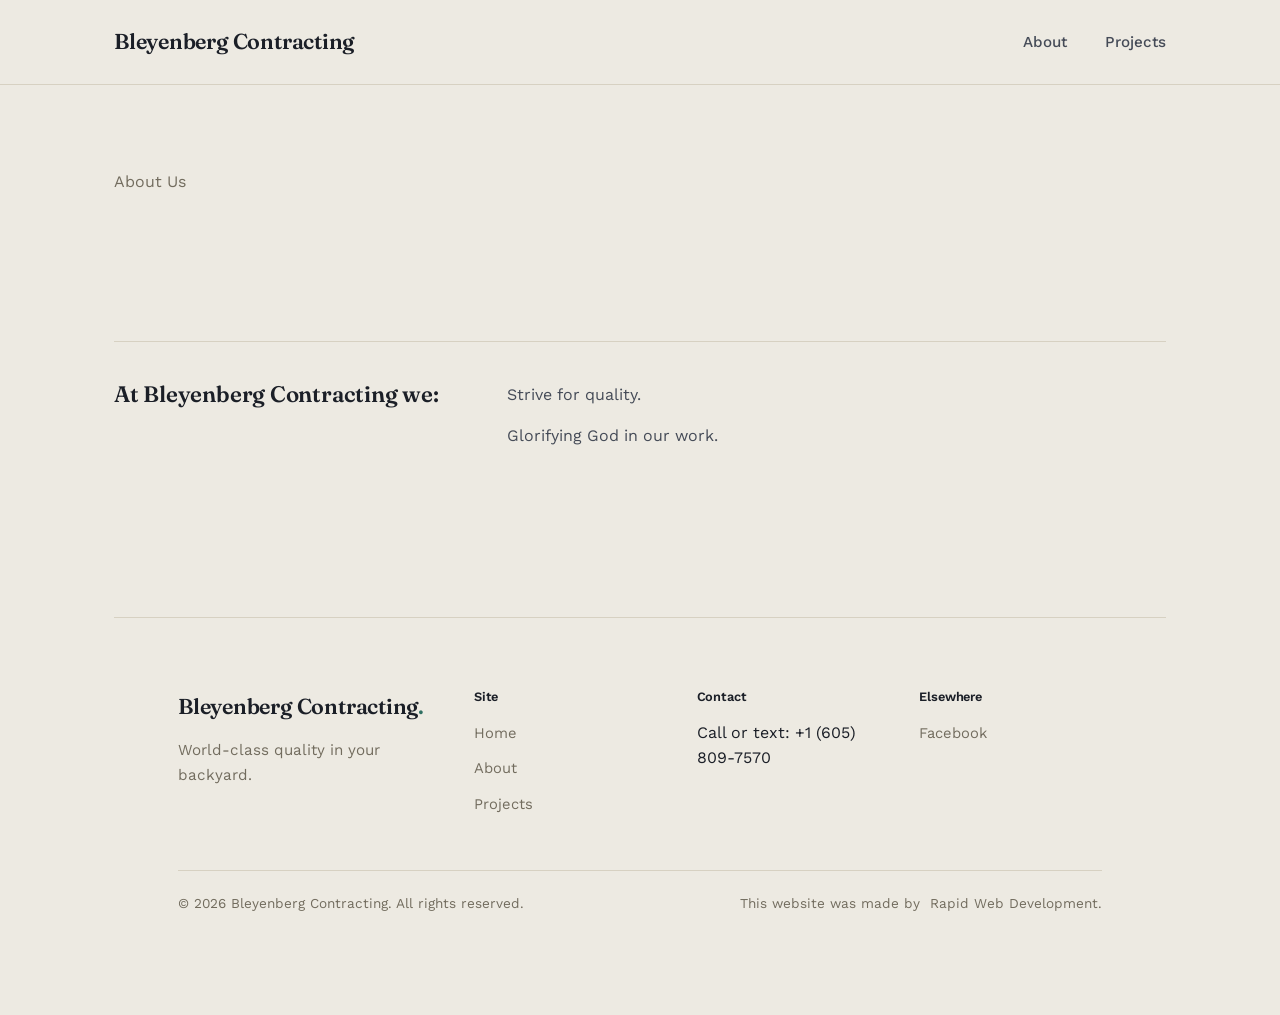
==== commit 934899fd: "Revamped about." ====
--- a/about.html
+++ b/about.html
@@ -3,21 +3,20 @@
 <head>
 <meta charset="UTF-8">
 <meta name="viewport" content="width=device-width, initial-scale=1.0">
-<title>About — Fernwood Studio</title>
+<title>About</title>
 <meta name="description" content="Fernwood is a small, independent studio. Here's how we work and who we are.">
 <link rel="stylesheet" href="style.css">
 </head>
 <body>
-
 <header class="site-header">
   <div class="wrap">
-    <a href="index.html" class="logo">Fernwood<span>.</span></a>
+    <a href="index.html" class="logo">Bleyenberg Contracting<span></span></a>
     <nav class="nav-links" id="nav-links">
-      <a href="index.html">Home</a>
-      <a href="about.html" class="active">About</a>
-      <a href="gallery.html">Work</a>
-      <a href="contact.html">Contact</a>
-      <a href="contact.html" class="btn nav-cta">Start a project</a>
+      <!--<a href="index.html" class="active">Home</a>-->
+      <a href="about.html">About</a>
+      <a href="gallery.html">Projects</a>
+      <!--<a href="contact.html">Contact</a>-->
+      <!--<a href="contact.html" class="btn nav-cta">Start a project</a>-->
     </nav>
     <button class="nav-toggle" aria-expanded="false" aria-controls="nav-links" aria-label="Toggle menu">
       <span></span>
@@ -29,24 +28,24 @@
 
   <section class="page-intro">
     <div class="wrap">
-      <div class="kicker">About the studio</div>
-      <h1>A small team that stays close to the work.</h1>
-      <p class="lede">Fernwood was founded in 2014 on a simple idea: better design comes from studios small enough that everyone stays close to the work, not layered behind account managers and decks.</p>
-    </div>
+      <div class="kicker">About Us</div>
+      <!--<h1>Quality</h1>-->
+      <!--<p class="lede">At Bleyenberg Contracting we:</p>
+    </div>-->
   </section>
 
   <section class="section tight">
     <div class="wrap">
 
       <div class="editorial">
-        <h3>How we started</h3>
+        <h3>At Bleyenberg Contracting we:</h3>
         <div class="body">
-          <p>Fernwood began as a two-person shop working out of a shared studio space, taking on brand and product work for early-stage teams who couldn't yet afford a large agency. That constraint shaped how we still work today: lean teams, direct communication, and no unnecessary layers between the client and the people doing the work.</p>
-          <p>Over a decade later, we've grown to nine people and moved into our own studio, but the way we take on projects hasn't changed much at all.</p>
+          <p>Strive for quality.</p>
+          <p>Glorifying God in our work.</p>
         </div>
       </div>
 
-      <div class="editorial">
+      <!--<div class="editorial">
         <h3>How we work</h3>
         <div class="body">
           <p>Every engagement starts with research before anything gets drawn — talking to users, auditing what exists, and understanding the constraints a client is actually working within. Design decisions are easier to defend when they're grounded in something real.</p>
@@ -64,7 +63,7 @@
     </div>
   </section>
 
-  <!-- Values -->
+ 
   <section class="section on-paper-raised">
     <div class="wrap">
       <div class="section-head">
@@ -87,7 +86,7 @@
     </div>
   </section>
 
-  <!-- Team -->
+  
   <section class="section">
     <div class="wrap">
       <div class="section-head">
@@ -126,43 +125,43 @@
     </div>
   </section>
 
-</main>
+</main>-->
 
 <footer class="site-footer">
   <div class="wrap">
     <div class="footer-grid">
       <div class="footer-brand">
-        <a href="index.html" class="logo">Fernwood<span>.</span></a>
-        <p>A design and strategy studio based in Minneapolis, working with teams everywhere.</p>
+        <a href="index.html" class="logo">Bleyenberg Contracting<span>.</span></a>
+        <p>World-class quality in your backyard.</p>
       </div>
       <div class="footer-col">
         <h4>Site</h4>
         <ul>
           <li><a href="index.html">Home</a></li>
           <li><a href="about.html">About</a></li>
-          <li><a href="gallery.html">Work</a></li>
-          <li><a href="contact.html">Contact</a></li>
+          <li><a href="gallery.html">Projects</a></li>
+          <!--<li><a href="contact.html">Contact</a></li>-->
         </ul>
       </div>
       <div class="footer-col">
-        <h4>Studio</h4>
+        <h4>Contact</h4>
         <ul>
-          <li><a href="mailto:hello@fernwoodstudio.co">hello@fernwoodstudio.co</a></li>
-          <li><a href="tel:+16125550134">+1 (612) 555-0134</a></li>
+          <!--<li><a href="mailto:hello@fernwoodstudio.co">hello@fernwoodstudio.co</a></li>-->
+          <li> Call or text: +1 (605) 809-7570</a></li>
         </ul>
       </div>
       <div class="footer-col">
         <h4>Elsewhere</h4>
         <ul>
-          <li><a href="#">Instagram</a></li>
-          <li><a href="#">LinkedIn</a></li>
-          <li><a href="#">Are.na</a></li>
+          <li><a href="#">Facebook</a></li>
+          <!--<li><a href="#">LinkedIn</a></li>
+          <li><a href="#">Are.na</a></li>-->
         </ul>
       </div>
     </div>
     <div class="footer-bottom">
-      <span>© 2026 Fernwood Studio. All rights reserved.</span>
-      <span>Template built for reuse — swap in your own copy and images.</span>
+      <span>© 2026 Bleyenberg Contracting. All rights reserved.</span>
+      <span>This website was made by &nbsp;<a href="http://com-blitzkrieg-web-development.s3-website.us-east-2.amazonaws.com/">Rapid Web Development</a>. </span>
     </div>
   </div>
 </footer>
--- a/style.css
+++ b/style.css
@@ -37,7 +37,7 @@
   -webkit-font-smoothing: antialiased;
 }
 
-img{ max-width: 100%; display: block; }
+img{ max-width: 100%; display: block; width: 850px; height: 350px;}
 
 a{ color: inherit; text-decoration: none; }
 
@@ -364,11 +364,11 @@
   width: 100%;
   height: 100%;
   min-height: 100%;
-  background:
+  /*background:
     repeating-linear-gradient(135deg,
       transparent, transparent 11px,
       rgba(27,31,39,0.05) 11px, rgba(27,31,39,0.05) 12px),
-    var(--paper-raised);
+    var(--paper-raised);*/
   position: relative;
   display: flex;
   align-items: center;
@@ -376,7 +376,7 @@
 }
 
 .placeholder-fill::before{
-  content: "";
+  /*content: "";*/
   width: 34px;
   height: 34px;
   border: 1px solid var(--muted);
@@ -385,7 +385,7 @@
 }
 
 .placeholder-fill::after{
-  content: "";
+  /*content: "";*/
   position: absolute;
   width: 42%;
   height: 1px;
